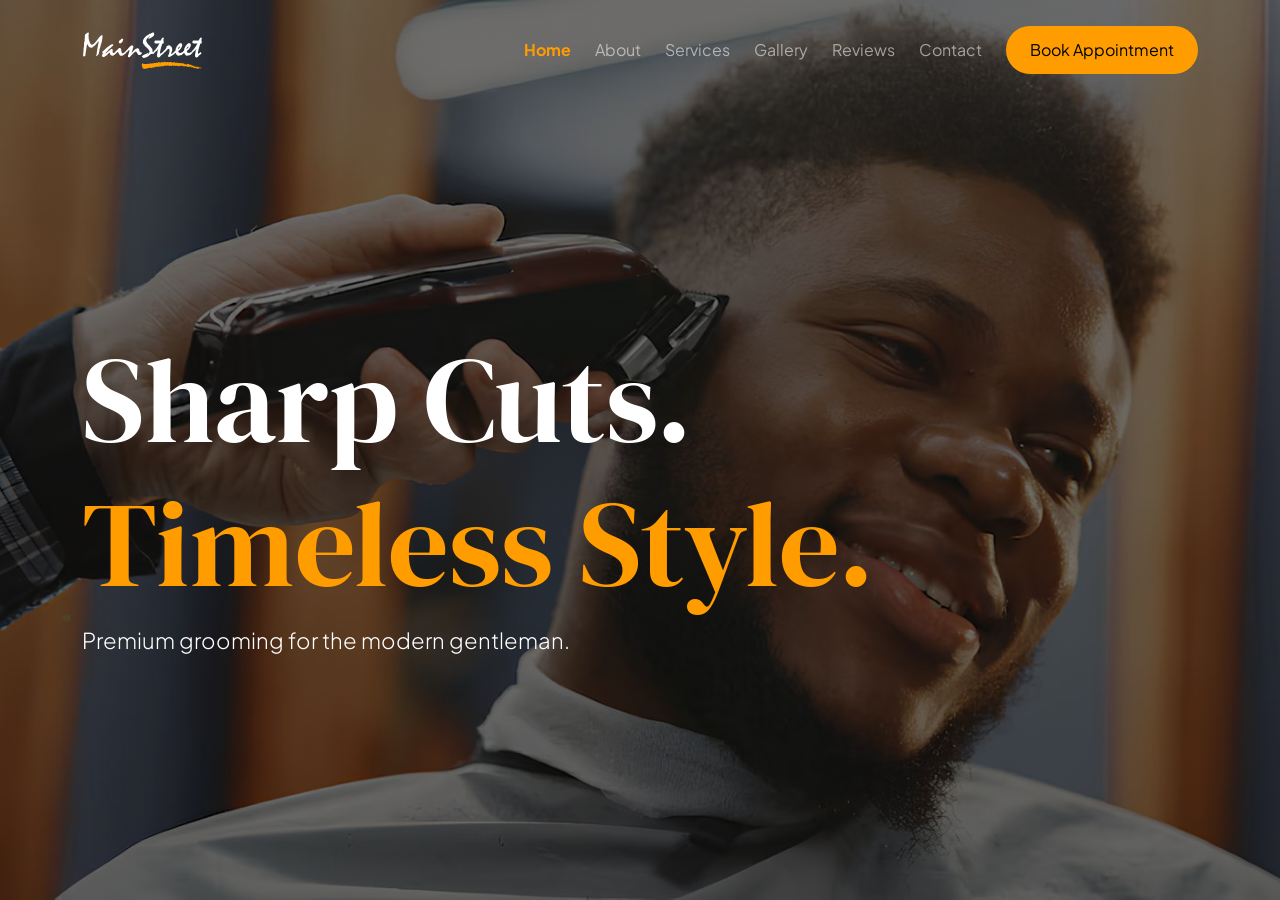
==== index.html @ d71cbfed "navbar" ====
<!DOCTYPE html>
<html lang="en">
<head>
    <meta charset="UTF-8">
    <meta name="viewport" content="width=device-width, initial-scale=1.0">
    <title>MainStreet Barbers | Modern Grooming & Timeless Style</title>
    <!-- Google Fonts -->
    <link rel="preconnect" href="https://fonts.googleapis.com">
    <link rel="preconnect" href="https://fonts.gstatic.com" crossorigin>
    <link href="https://fonts.googleapis.com/css2?family=DM+Sans:wght@400;500;600;700&family=Playfair+Display:wght@500;600;700;800&display=swap" rel="stylesheet">

    <!-- Bootstrap CSS -->
    <link href="https://cdn.jsdelivr.net/npm/bootstrap@5.3.3/dist/css/bootstrap.min.css" rel="stylesheet">
    <link rel="stylesheet" href="https://cdn.jsdelivr.net/npm/bootstrap-icons@1.11.3/font/bootstrap-icons.min.css">

    <!-- Custom CSS -->
    <link rel="stylesheet" href="css/style.css">
</head>
<body>

    <!-- Navbar -->
    <nav class="navbar navbar-expand-lg navbar-dark position-absolute top-0 start-0 w-100 z-3">
        <div class="container">

            <!-- Brand -->
            <a class="navbar-brand fw-bold" href="index.html">
                <img src="img/mainstreet.svg" alt="">
            </a>

            <!-- Mobile Toggler -->
            <button class="navbar-toggler" type="button" data-bs-toggle="collapse" data-bs-target="#mainNavbar" aria-controls="mainNavbar" aria-expanded="false" aria-label="Toggle navigation">
                <span class="navbar-toggler-icon"></span>
            </button>

            <!-- Navigation -->
            <div class="collapse navbar-collapse" id="mainNavbar">

                <ul class="navbar-nav ms-auto align-items-lg-center gap-lg-2">

                    <li class="nav-item">
                        <a class="nav-link active" href="index.html">Home</a>
                    </li>

                    <li class="nav-item">
                        <a class="nav-link" href="about.html">About</a>
                    </li>

                    <li class="nav-item">
                        <a class="nav-link" href="services.html">Services</a>
                    </li>

                    <li class="nav-item">
                        <a class="nav-link" href="gallery.html">Gallery</a>
                    </li>

                    <li class="nav-item">
                        <a class="nav-link" href="reviews.html">Reviews</a>
                    </li>

                    <li class="nav-item">
                        <a class="nav-link" href="contact.html">Contact</a>
                    </li>

                </ul>

                <!-- CTA -->
                <a href="#booking" class="btn btn-light ms-lg-3 px-4">
                    Book Appointment
                </a>

            </div>
        </div>
    </nav>


    <!-- Demo Hero -->
    <div class="hero d-flex align-items-center text-white">
        <div class="container cont-hero">
            <h1 class="display-2 fw-bold">
                Sharp Cuts. <br><span>Timeless Style.</span>
            </h1>

            <p class="lead">
                Premium grooming for the modern gentleman.
            </p>
        </div>
    </div>

    <!-- Bootstrap JavaScript -->
    <script src="https://cdn.jsdelivr.net/npm/bootstrap@5.3.3/dist/js/bootstrap.bundle.min.js"></script>

</body>
</html>
---- css/style.css ----
@import url('https://fonts.googleapis.com/css2?family=DM+Serif+Display:ital@0;1&family=Plus+Jakarta+Sans:ital,wght@0,200..800;1,200..800&display=swap');

:root {
    --head: "DM Serif Display", serif;
    --body: "Plus Jakarta Sans", sans-serif;
    --yellow: #FF9D00;
    --black: #0e0e0e;
    --white: #ffffff;
    --grey: #dbdbdb;
}

.navbar {
    height: 100px;
    display: flex;
    align-content: center;
    justify-content: center;
}

.navbar img {
    width: 120px;
}

.navbar-nav li a {
    font-family: var(--body);
    font-size: 16px;
    cursor: var(--white)!important;
    cursor: pointer!important;
}

.active {
    color: var(--yellow)!important;
    font-weight: 700;
}

.btn {
    font-family: var(--body);
    border: none;
    border-radius: 50px;
    background-color: var(--yellow);
    padding: 12px 32px;
}

.hero {
    background: linear-gradient(rgba(0,0,0,.55), rgba(0,0,0,.55)), url('/img/hero.jpg');
    background-position: center;
    background-size: cover;
    background-repeat: no-repeat;
    padding-top: 100px;
    height: 100vh;
}

.hero h1 {
    font-family: var(--head);
    font-weight: 500!important;
    font-size: 120px!important;
}

.hero h1 span {
    color: var(--yellow)!important;
}

.hero p {
    font-family: var(--body);
    font-size: 22px;
}
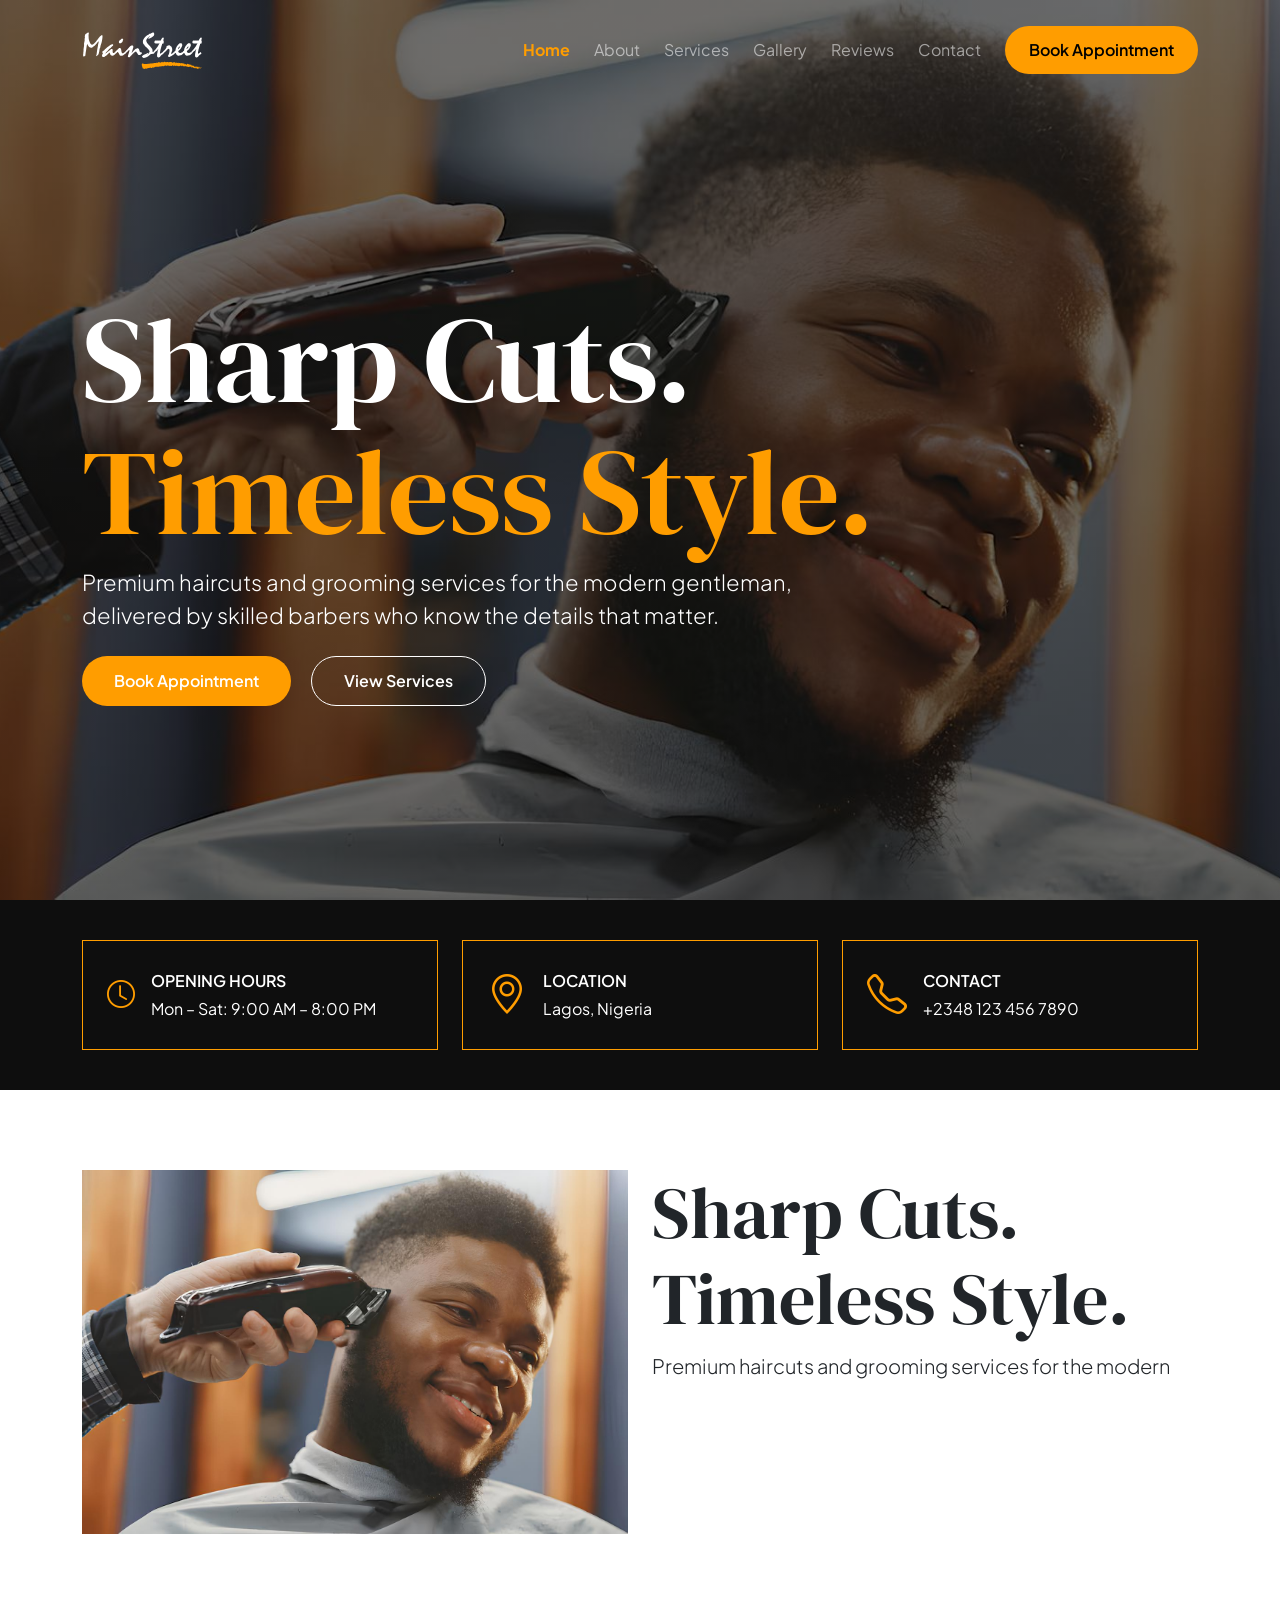
==== commit c9135062: "quick info done" ====
--- a/index.html
+++ b/index.html
@@ -64,7 +64,7 @@
                 </ul>
 
                 <!-- CTA -->
-                <a href="#booking" class="btn btn-light ms-lg-3 px-4">
+                <a href="booking.html" class="btn btn-light ms-lg-3 px-4">
                     Book Appointment
                 </a>
 
@@ -73,18 +73,80 @@
     </nav>
 
 
-    <!-- Demo Hero -->
+    <!--Hero -->
     <div class="hero d-flex align-items-center text-white">
         <div class="container cont-hero">
-            <h1 class="display-2 fw-bold">
+            <h1 class="display-1">
                 Sharp Cuts. <br><span>Timeless Style.</span>
             </h1>
 
             <p class="lead">
-                Premium grooming for the modern gentleman.
+                Premium haircuts and grooming services for the modern gentleman, delivered by skilled barbers who know the details that matter.
             </p>
+            <div class="btn-block">
+                <button type="button" class="btn btn-primary">Book Appointment</button>
+                <button type="button" class="btn btn-outline-primary">View Services</button>
+            </div>
         </div>
     </div>
+
+    <!-- Quick Info -->
+    <div class="quick d-flex align-items-center text-white">
+        <div class="container">
+            <div class="row g-4">
+
+                <div class="col-12 col-md-4">
+                    <div class="quick-item d-flex align-items-center gap-3">
+                        <i class="bi bi-clock fs-3"></i>
+                        <div>
+                            <p class="text-uppercase fw-semibold mb-1">Opening Hours</p>
+                            <p class="mb-0">Mon – Sat: 9:00 AM – 8:00 PM</p>
+                        </div>
+                    </div>
+                </div>
+
+                <div class="col-12 col-md-4">
+                    <div class="quick-item d-flex align-items-center gap-3">
+                        <i class="bi bi-geo-alt"></i>
+                        <div>
+                            <p class="text-uppercase fw-semibold mb-1">Location</p>
+                            <p class="mb-0">Lagos, Nigeria </p>
+                        </div>
+                    </div>
+                </div>
+
+                <div class="col-12 col-md-4">
+                    <div class="quick-item d-flex align-items-center gap-3">
+                        <i class="bi bi-telephone"></i>
+                        <div>
+                            <p class="text-uppercase fw-semibold mb-1">Contact</p>
+                            <p class="mb-0">+2348 123 456 7890</p>
+                        </div>
+                    </div>
+                </div>
+        
+            </div>
+        </div>
+    </div>
+
+
+    <!-- About Us -->
+    <div class="d-flex align-items-center hp-about">
+        <div class="container">
+            <div class="row">
+                <div class="col">
+                    <img src="img/hero.jpg" alt="">
+                </div>
+
+                <div class="col">
+                    <h2 class="display-2">Sharp Cuts. <br><span>Timeless Style.</span></h2>
+                    <p class="lead">Premium haircuts and grooming services for the modern</p>
+                </div>
+            </div>
+        </div>
+    </div>
+
+    
 
     <!-- Bootstrap JavaScript -->
     <script src="https://cdn.jsdelivr.net/npm/bootstrap@5.3.3/dist/js/bootstrap.bundle.min.js"></script>
--- a/css/style.css
+++ b/css/style.css
@@ -7,6 +7,16 @@
     --black: #0e0e0e;
     --white: #ffffff;
     --grey: #dbdbdb;
+}
+
+h1, h2, h3, h4, h5, h6 {
+    font-family: var(--head);
+    font-weight: 500!important;
+    line-height: 110%;
+}
+
+p {
+    font-family: var(--body);
 }
 
 .navbar {
@@ -50,9 +60,8 @@
 }
 
 .hero h1 {
-    font-family: var(--head);
-    font-weight: 500!important;
     font-size: 120px!important;
+    line-height: 110%;
 }
 
 .hero h1 span {
@@ -60,7 +69,56 @@
 }
 
 .hero p {
-    font-family: var(--body);
     font-size: 22px;
+    width: 800px;
 }
 
+.btn-block {
+    display: flex;
+    gap: 20px;
+    padding-top: 8px;
+}
+
+.btn {
+    font-weight: 600;
+}
+
+.btn-primary:hover {
+    background-color: var(--black)!important;
+}
+
+.btn-outline-primary {
+    background: transparent!important;
+    color: var(--white);
+    border: 1px solid var(--white);
+}
+
+.btn-outline-primary:hover {
+    background-color: var(--black)!important;
+    border: 1px solid var(--black);
+}
+
+.quick {
+    background: var(--black);
+    padding: 40px 0;
+}
+
+.quick-item {
+    border: 1px solid var(--yellow);
+    padding: 24px;
+    height: 100%;
+}
+
+.quick-item i {
+    color: var(--yellow);
+    font-size: 40px;
+}
+
+.hp-about {
+    padding: 80px 0;
+}
+.col img {
+    width: 100%;
+}
+
+
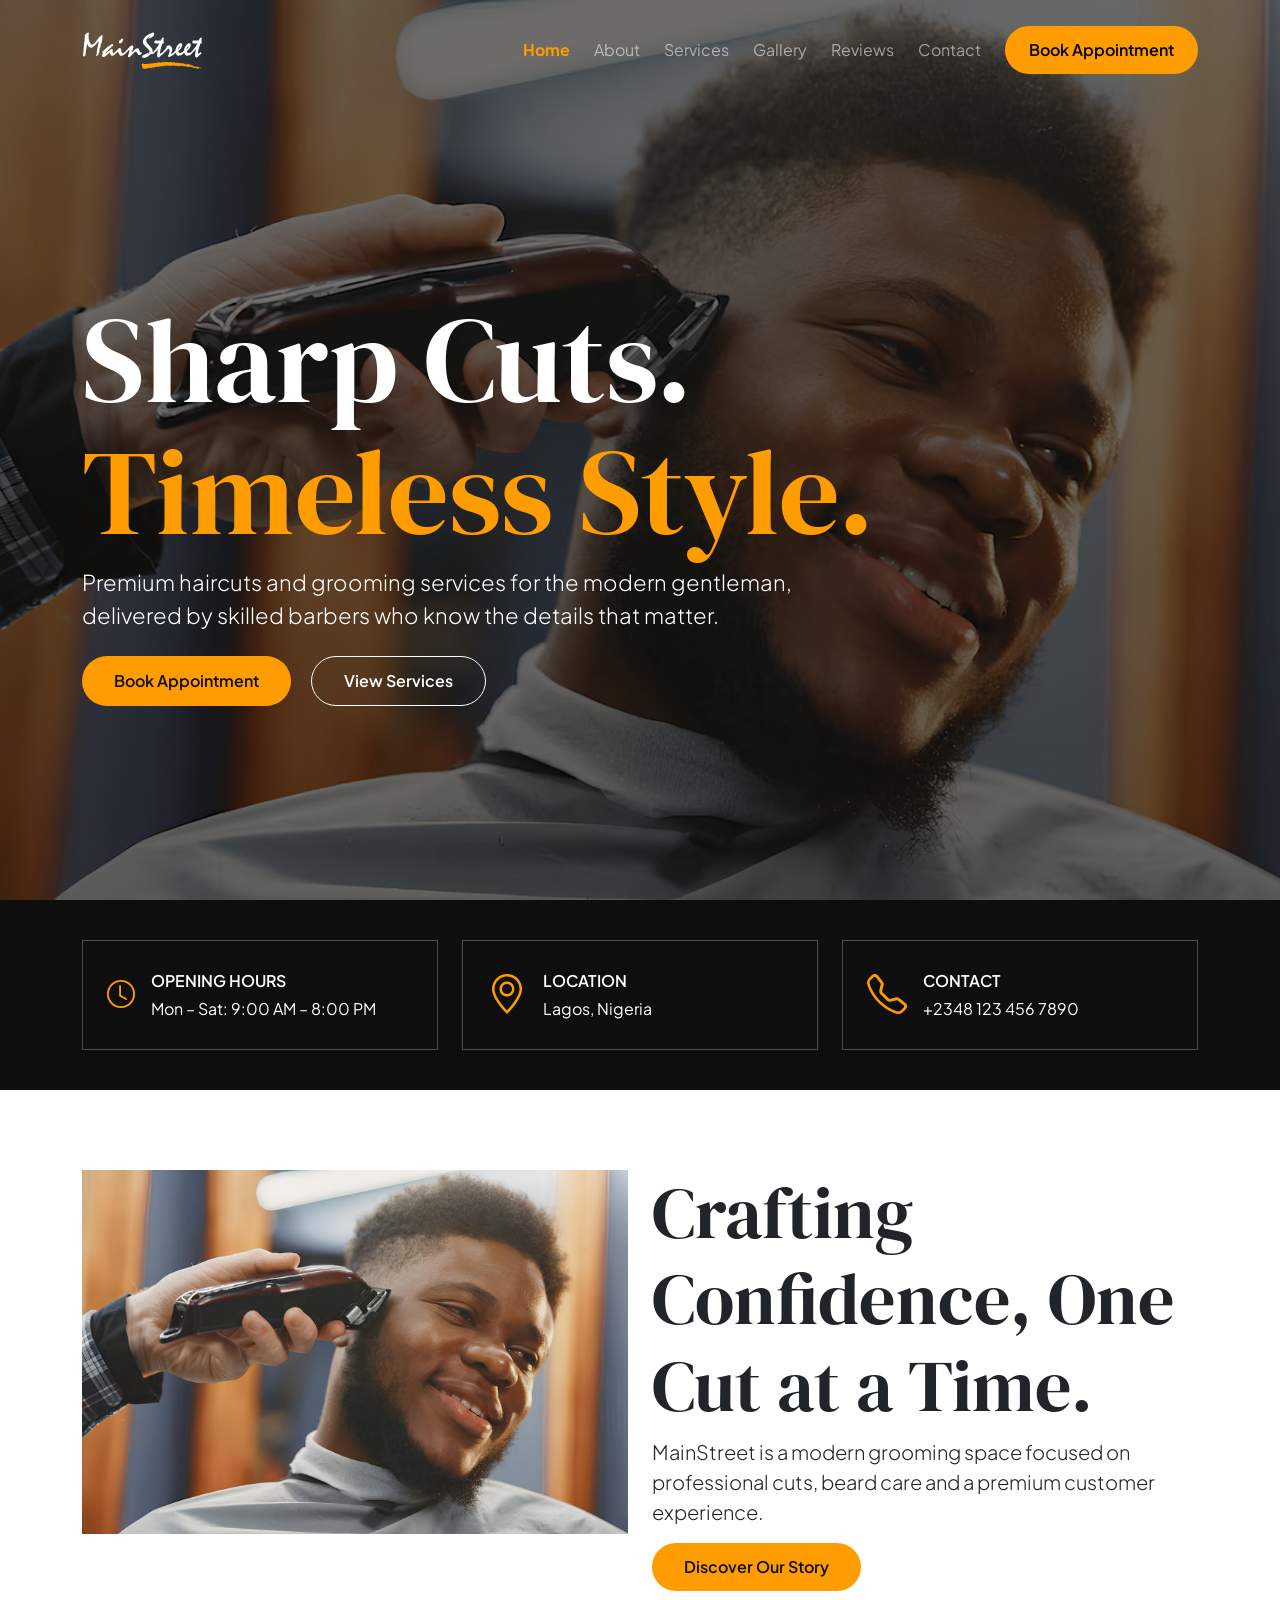
==== commit 91ea846f: "configure services api" ====
--- a/index.html
+++ b/index.html
@@ -139,11 +139,19 @@
                 </div>
 
                 <div class="col">
-                    <h2 class="display-2">Sharp Cuts. <br><span>Timeless Style.</span></h2>
-                    <p class="lead">Premium haircuts and grooming services for the modern</p>
+                    <h2 class="display-2">Crafting Confidence, <span>One Cut at a Time.</span></h2>
+                    <p class="lead">
+                        MainStreet is a modern grooming space focused on professional cuts, beard care and a premium customer experience.
+                    </p>
+                    <button type="button" class="btn btn-primary">Discover Our Story</button>
                 </div>
             </div>
         </div>
+    </div>
+
+
+    <div class="container">
+        <div class="row g-4" id="featured-services"></div>
     </div>
 
     
@@ -151,5 +159,7 @@
     <!-- Bootstrap JavaScript -->
     <script src="https://cdn.jsdelivr.net/npm/bootstrap@5.3.3/dist/js/bootstrap.bundle.min.js"></script>
 
+    <script src="js/services.js"></script>
+
 </body>
 </html>
--- a/css/style.css
+++ b/css/style.css
@@ -7,6 +7,8 @@
     --black: #0e0e0e;
     --white: #ffffff;
     --grey: #dbdbdb;
+    --lightgrey: #dbdbdb;
+    --darkgrey: #4f4f4f;
 }
 
 h1, h2, h3, h4, h5, h6 {
@@ -83,6 +85,11 @@
     font-weight: 600;
 }
 
+.btn-primary {
+    background-color: var(--yellow);
+    color: var(--black);
+}
+
 .btn-primary:hover {
     background-color: var(--black)!important;
 }
@@ -104,7 +111,7 @@
 }
 
 .quick-item {
-    border: 1px solid var(--yellow);
+    border: 1px solid var(--darkgrey);
     padding: 24px;
     height: 100%;
 }
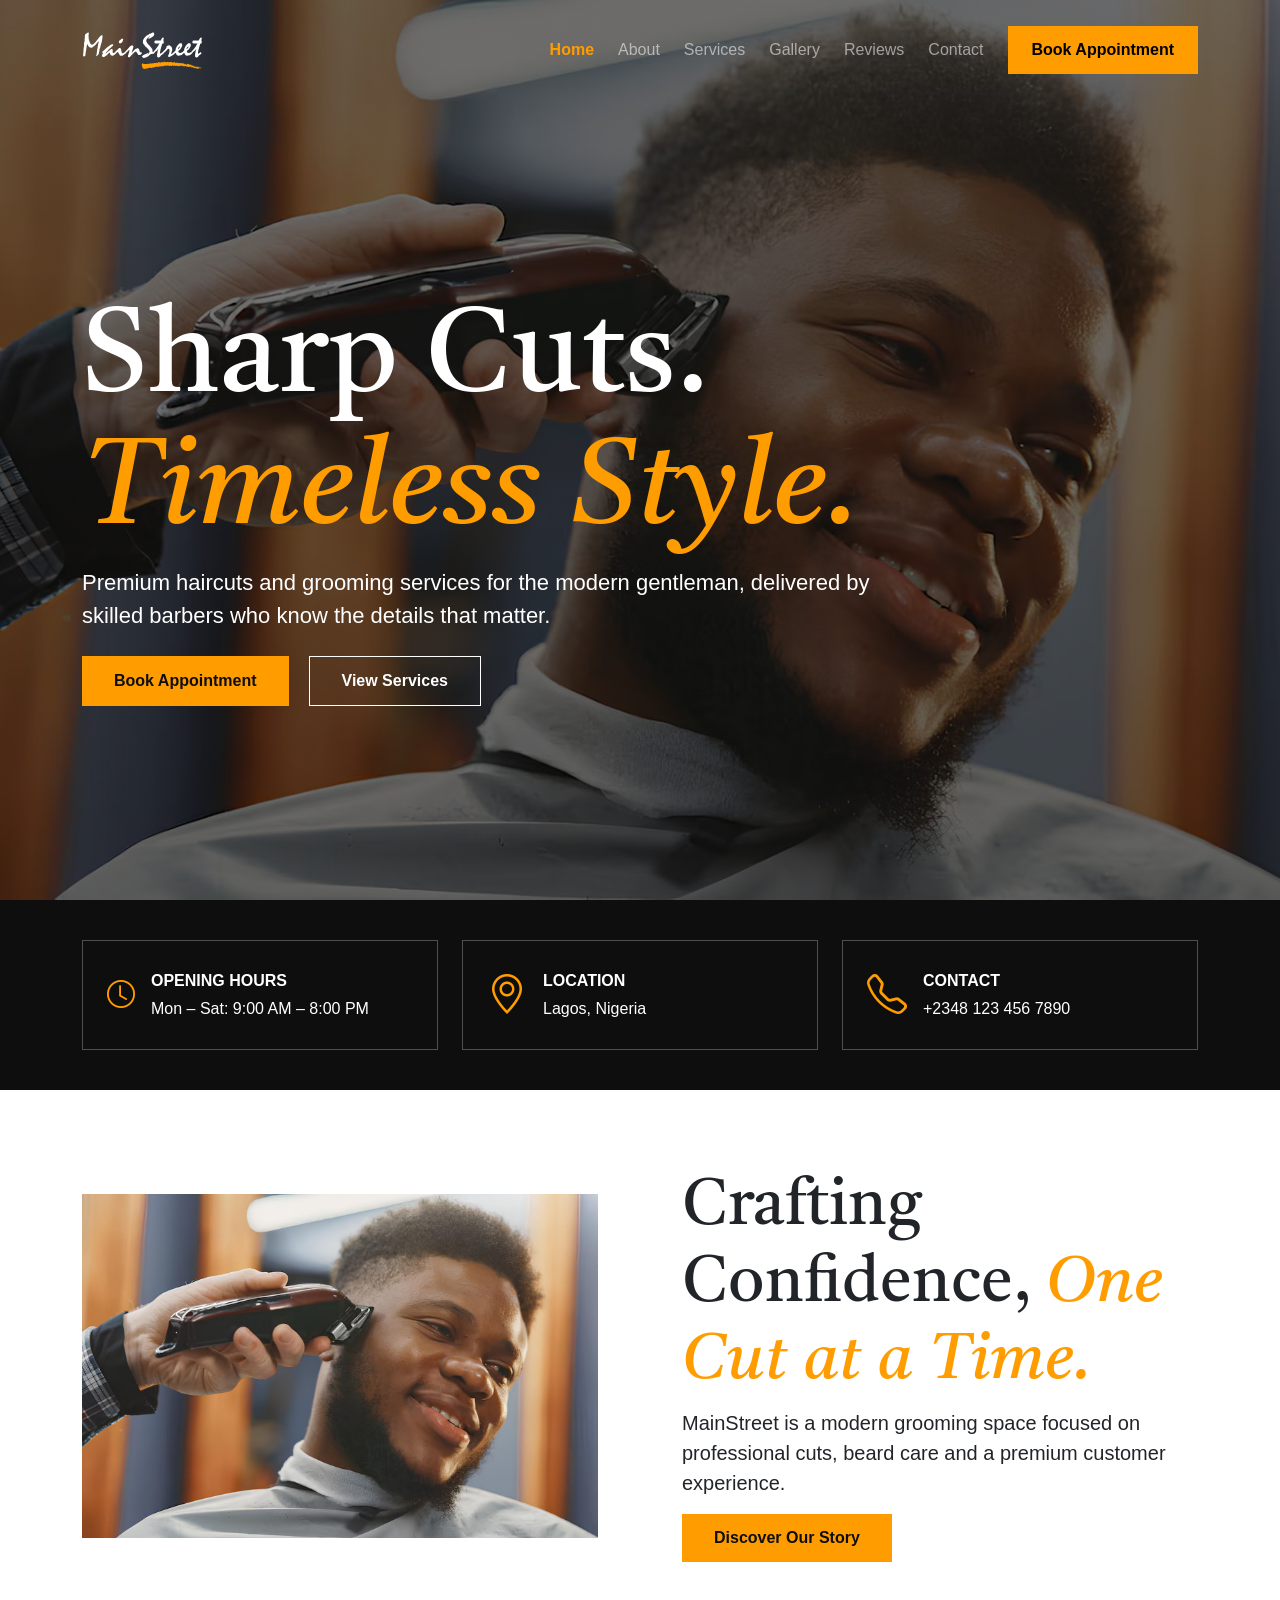
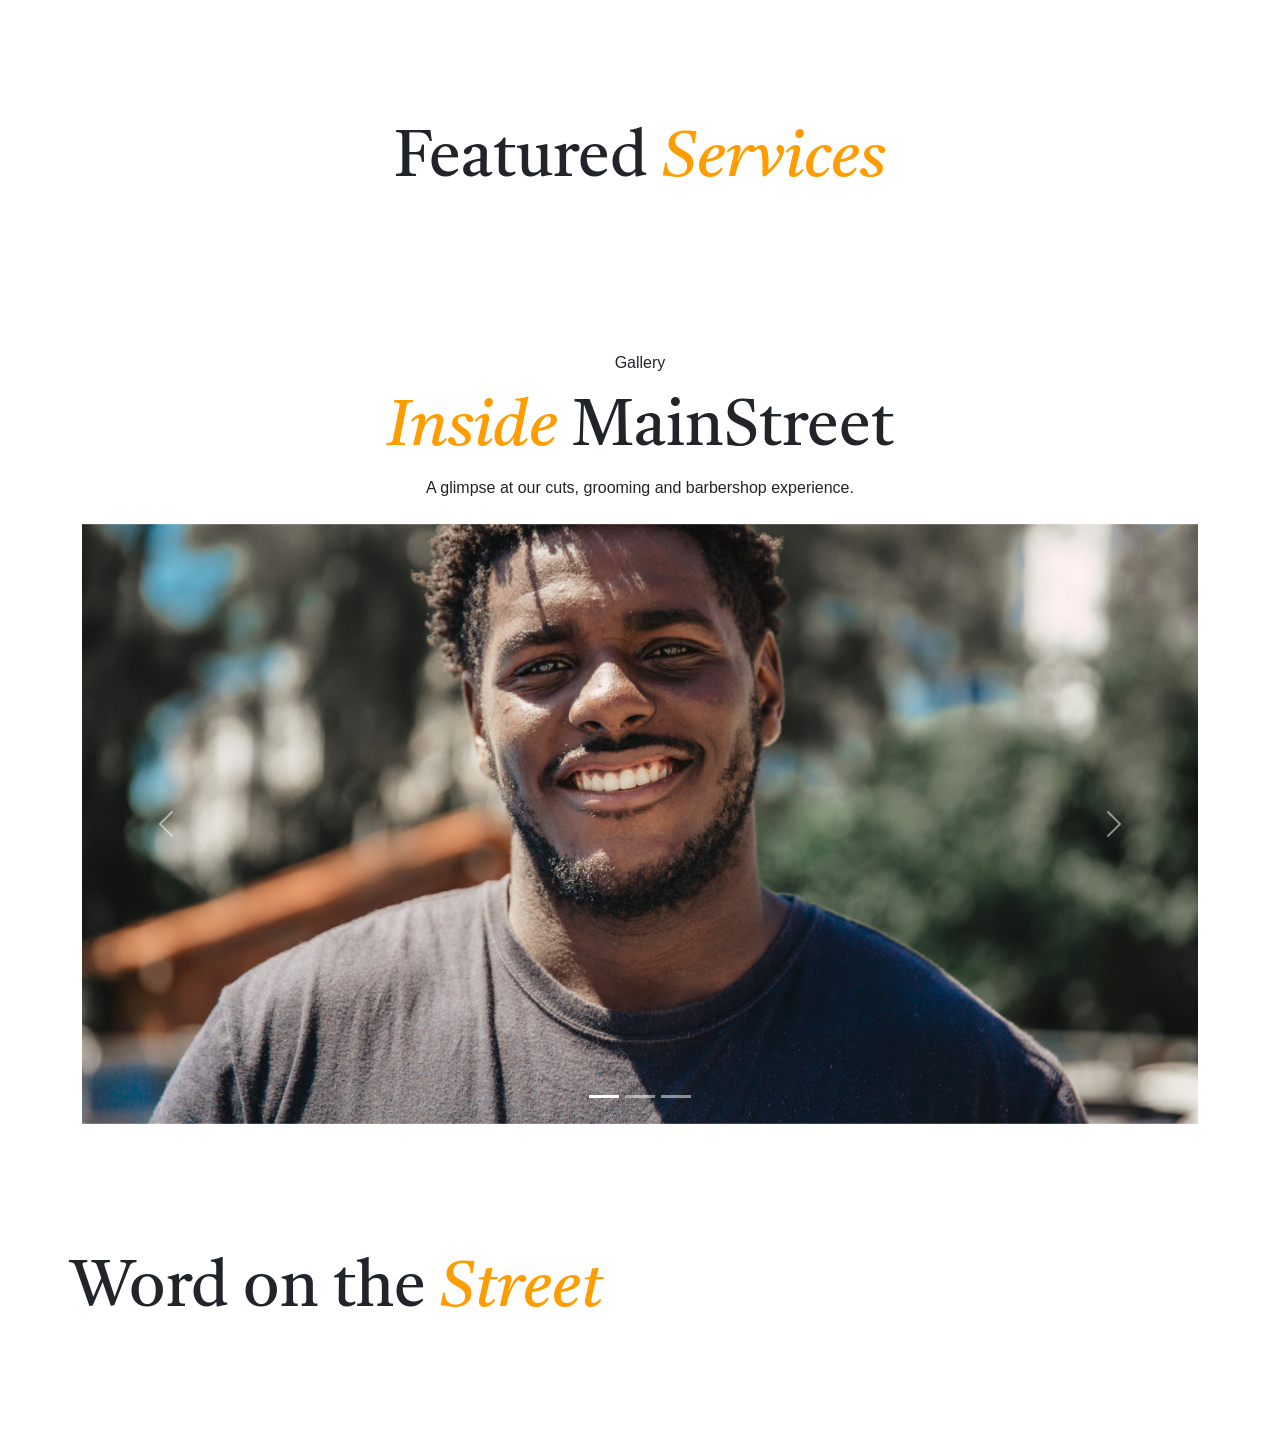
==== commit a39b05af: "services and gallery sections added" ====
--- a/index.html
+++ b/index.html
@@ -131,15 +131,15 @@
 
 
     <!-- About Us -->
-    <div class="d-flex align-items-center hp-about">
+    <div class="d-flex hp-about">
         <div class="container">
-            <div class="row">
+            <div class="row ms-gap align-items-center">
                 <div class="col">
                     <img src="img/hero.jpg" alt="">
                 </div>
 
                 <div class="col">
-                    <h2 class="display-2">Crafting Confidence, <span>One Cut at a Time.</span></h2>
+                    <h2 class="display-3">Crafting Confidence, <span>One Cut at a Time.</span></h2>
                     <p class="lead">
                         MainStreet is a modern grooming space focused on professional cuts, beard care and a premium customer experience.
                     </p>
@@ -150,12 +150,157 @@
     </div>
 
 
-    <div class="container">
+    <!-- Featured Services -->
+    <div class="container ms-pad ms-services">
+        <div>
+            <h2 class="display-3 text-center"> Featured <span>Services</span></h2>
+        </div>
+
         <div class="row g-4" id="featured-services"></div>
     </div>
 
+
+    <!-- Gallery Carousel -->
+
+    <div class="gallery-preview py-5">
+        <div class="container">
+
+            <div class="text-center mb-4">
+            <p class="section-label">Gallery</p>
+            <h2 class="display-3"><span>Inside</span> MainStreet</h2>
+            <p>A glimpse at our cuts, grooming and barbershop experience.</p>
+            </div>
+
+            <div id="galleryCarousel" class="carousel slide" data-bs-ride="carousel" data-bs-pause="hover">
+
+                <div class="carousel-indicators">
+                    <button
+                    type="button"
+                    data-bs-target="#galleryCarousel"
+                    data-bs-slide-to="0"
+                    class="active"
+                    aria-current="true">
+                    </button>
+
+                    <button type="button"  data-bs-target="#galleryCarousel" data-bs-slide-to="1">
+                    </button>
+
+                    <button type="button" data-bs-target="#galleryCarousel" data-bs-slide-to="2">
+                    </button>
+                </div>
+
+                <div class="carousel-inner">
+
+                    <div class="carousel-item active">
+                    <img
+                        src="img/beard trim.jpg"
+                        class="d-block w-100 gallery-slide"
+                        alt="MainStreet haircut">
+                    </div>
+
+                    <div class="carousel-item">
+                    <img
+                        src="img/hair treatment.jpg"
+                        class="d-block w-100 gallery-slide"
+                        alt="MainStreet grooming">
+                    </div>
+
+                    <div class="carousel-item">
+                    <img
+                        src="img/premium cut.jpg"
+                        class="d-block w-100 gallery-slide"
+                        alt="MainStreet barbershop">
+                    </div>
+
+                </div>
+
+                <button
+                    class="carousel-control-prev"
+                    type="button"
+                    data-bs-target="#galleryCarousel"
+                    data-bs-slide="prev"
+                >
+                    <span class="carousel-control-prev-icon"></span>
+                    <span class="visually-hidden">Previous</span>
+                </button>
+
+                <button
+                    class="carousel-control-next"
+                    type="button"
+                    data-bs-target="#galleryCarousel"
+                    data-bs-slide="next"
+                >
+                    <span class="carousel-control-next-icon"></span>
+                    <span class="visually-hidden">Next</span>
+                </button>
+
+            </div>
+
+        </div>
+    </div>
+
+    <!-- Featured Review -->
+    <div class="container ms-pad ms-services">
+        <div>
+            <h2 class="display-3 "> Word on the <span>Street</span></h2>
+        </div>
+
+        <div class="row g-4" id="featured-services"></div>
+    </div>
+
+
+
+
+
+
+
+
+
+
+
+    <!-- Services Modal -->
+
+    <div class="modal fade" id="serviceModal" tabindex="-1" aria-hidden="true">
+        <div class="modal-dialog modal-dialog-centered">
+            <div class="modal-content service-modal">
+
+                <div class="modal-header">
+                    <h2 class="modal-title" id="modalServiceTitle"></h2>
+
+                    <button
+                    type="button"
+                    class="btn-close"
+                    data-bs-dismiss="modal"
+                    aria-label="Close">
+                    </button>
+                </div>
+
+                <div class="modal-body">
+
+                    <img
+                    id="modalServiceImage"
+                    class="img-fluid w-100"
+                    src=""
+                    alt=""
+                    >
+
+                    <p id="modalServiceDescription"></p>
+
+                    <p id="modalServicePrice" class="serv-pricing"></p>
+
+                </div>
+
+                <div class="modal-footer">
+                    <a href="booking.html" class="btn btn-primary w-100">
+                    Book Appointment
+                    </a>
+                </div>
+
+            </div>
+        </div>
+    </div>
     
-
+    
     <!-- Bootstrap JavaScript -->
     <script src="https://cdn.jsdelivr.net/npm/bootstrap@5.3.3/dist/js/bootstrap.bundle.min.js"></script>
 
--- a/css/style.css
+++ b/css/style.css
@@ -1,8 +1,8 @@
-@import url('https://fonts.googleapis.com/css2?family=DM+Serif+Display:ital@0;1&family=Plus+Jakarta+Sans:ital,wght@0,200..800;1,200..800&display=swap');
+@import url('https://fonts.googleapis.com/css2?family=Google+Sans+Flex:opsz,wght@6..144,1..1000&family=Tiro+Bangla:ital@0;1&display=swap');
 
 :root {
-    --head: "DM Serif Display", serif;
-    --body: "Plus Jakarta Sans", sans-serif;
+    --head: "Tiro Bangla", serif;
+    --body: "Google Sans Flex", sans-serif;
     --yellow: #FF9D00;
     --black: #0e0e0e;
     --white: #ffffff;
@@ -15,6 +15,12 @@
     font-family: var(--head);
     font-weight: 500!important;
     line-height: 110%;
+    letter-spacing: -4%;
+}
+
+h2 span {
+    color: var(--yellow)!important;
+    font-style: italic;
 }
 
 p {
@@ -47,7 +53,7 @@
 .btn {
     font-family: var(--body);
     border: none;
-    border-radius: 50px;
+    border-radius: 0;
     background-color: var(--yellow);
     padding: 12px 32px;
 }
@@ -68,6 +74,7 @@
 
 .hero h1 span {
     color: var(--yellow)!important;
+    font-style: italic;
 }
 
 .hero p {
@@ -83,6 +90,7 @@
 
 .btn {
     font-weight: 600;
+    border-radius: 0;
 }
 
 .btn-primary {
@@ -121,11 +129,90 @@
     font-size: 40px;
 }
 
-.hp-about {
+.hp-about, .ms-pad {
     padding: 80px 0;
-}
+    /* align-items: center; */
+}
+
+.ms-gap {
+    gap: 60px;
+}
+
 .col img {
     width: 100%;
 }
 
 
+.ms-services {
+    display: flex;
+    flex-direction: column;
+    gap: 40px
+}
+
+
+#featured-services .card {
+    border-radius: 0!important;
+}
+
+.card img {
+    border-radius: 0!important;
+}
+
+.service-card {
+  cursor: pointer;
+}
+
+.service-modal {
+  border-radius: 0;
+  overflow: hidden;
+}
+
+.modal-body img {
+    padding-bottom: 20px;
+    height: 320px;
+    object-fit: cover;
+}
+
+.serv-pricing {
+    font-size: 32px;
+    font-weight: 700;
+}
+
+#galleryCarousel {
+  border-radius: 0;
+  overflow: hidden;
+}
+
+.gallery-slide {
+  height: 600px;
+  object-fit: cover;
+}
+
+
+
+
+
+
+
+
+
+
+
+
+
+
+
+
+
+
+
+
+
+
+
+
+@media (max-width: 767px) {
+  .gallery-slide {
+    height: 320px;
+  }
+}
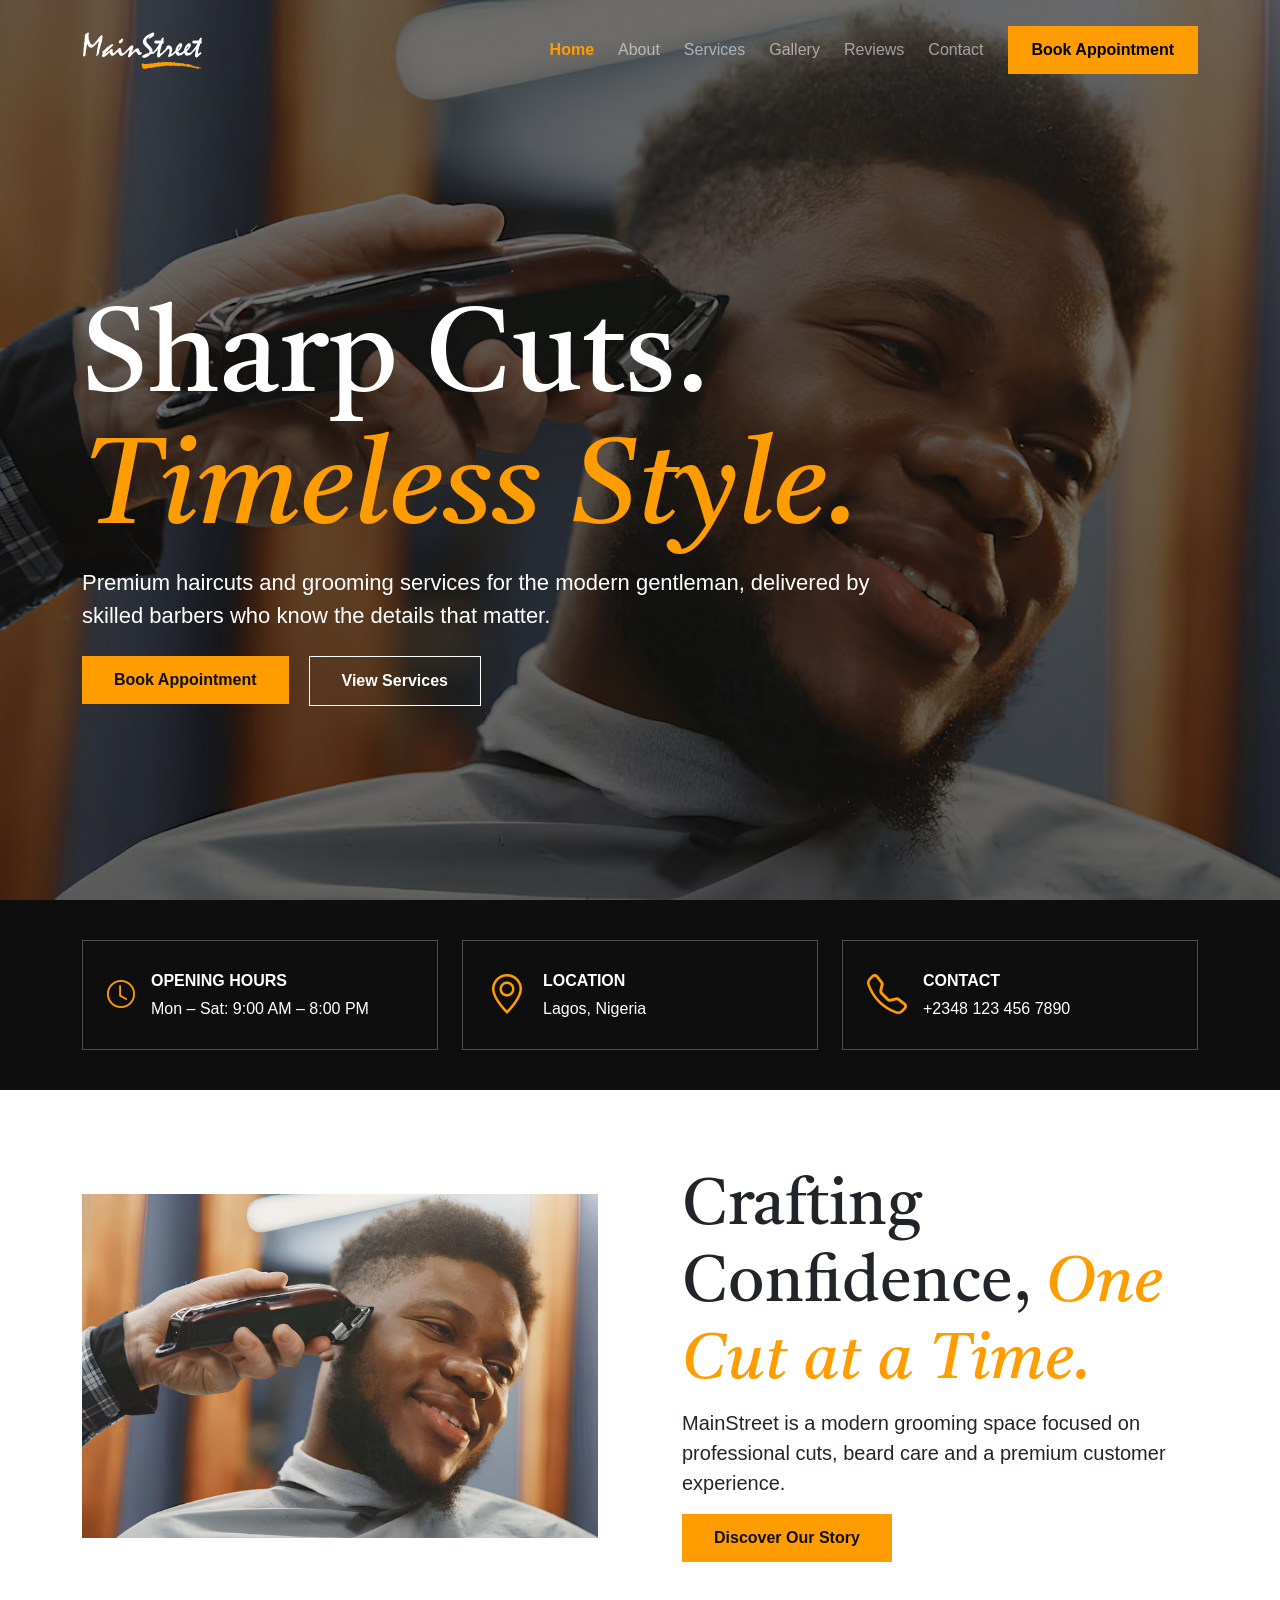
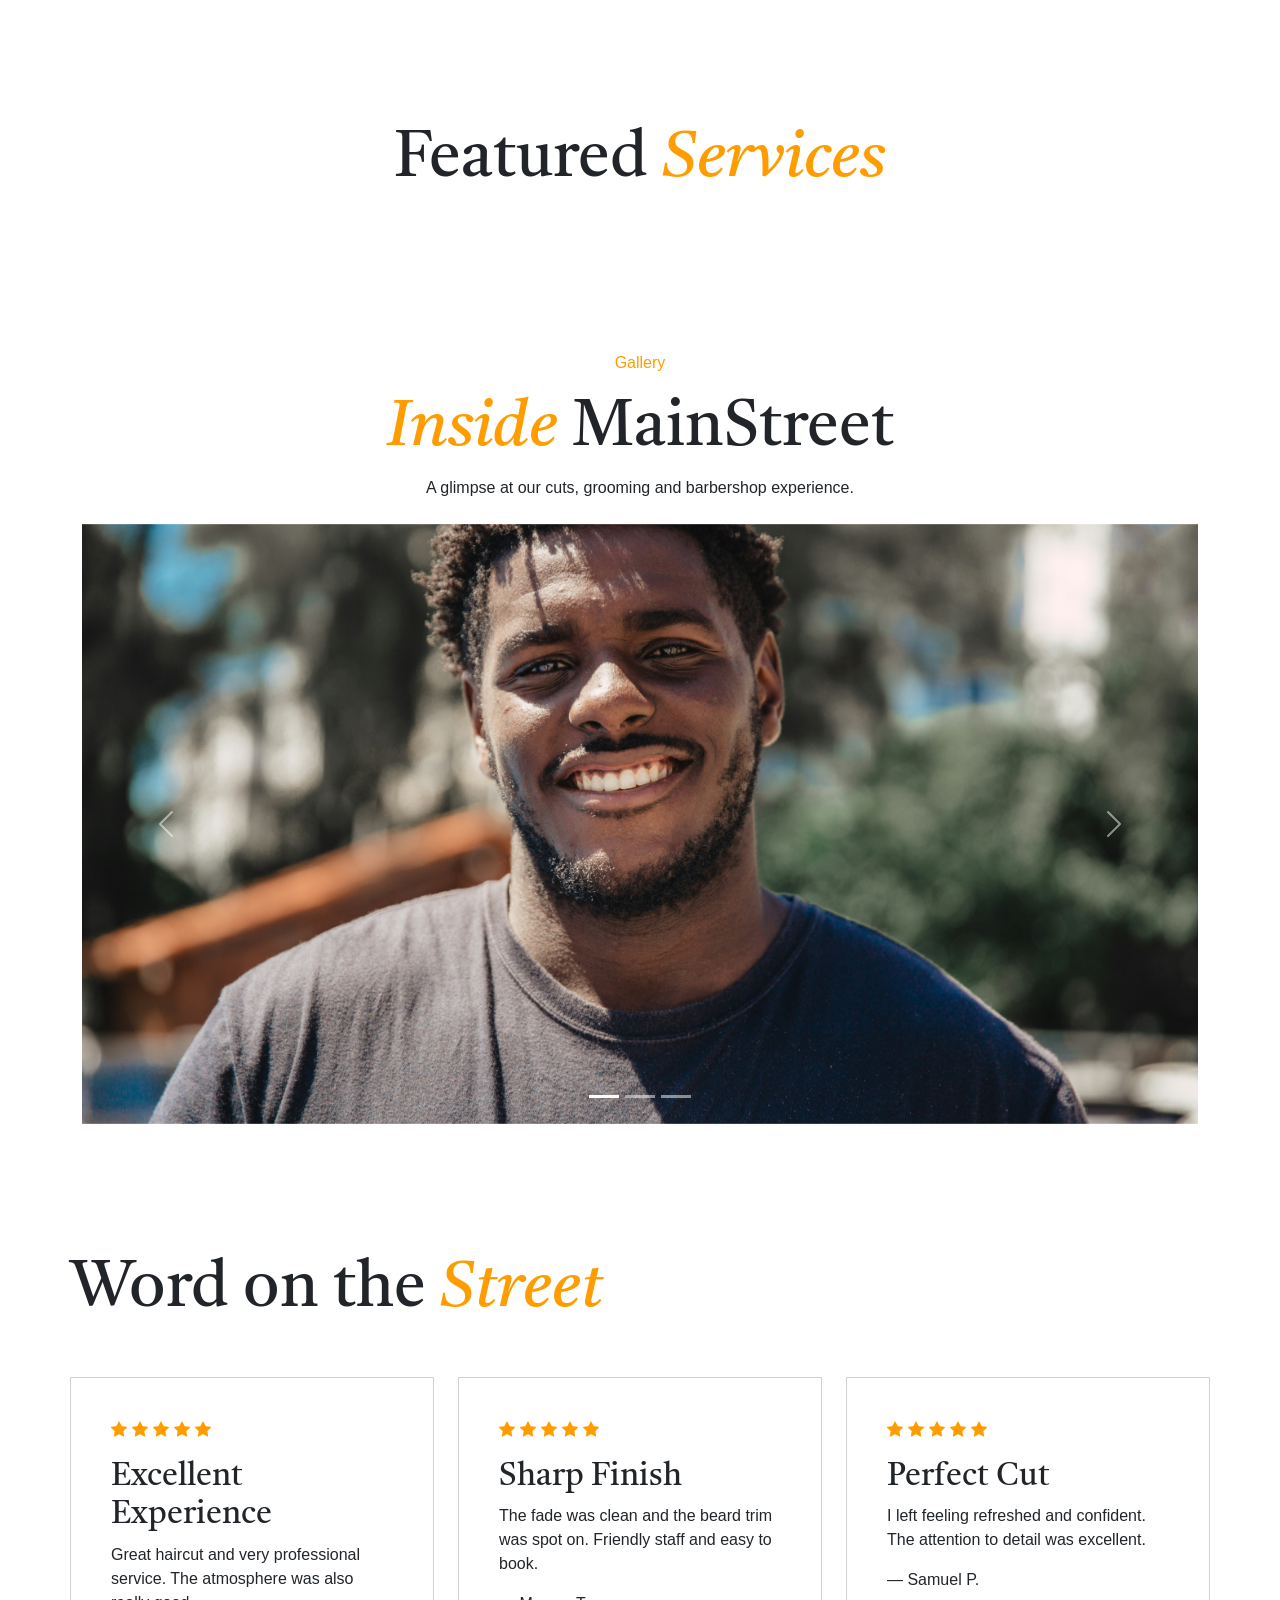
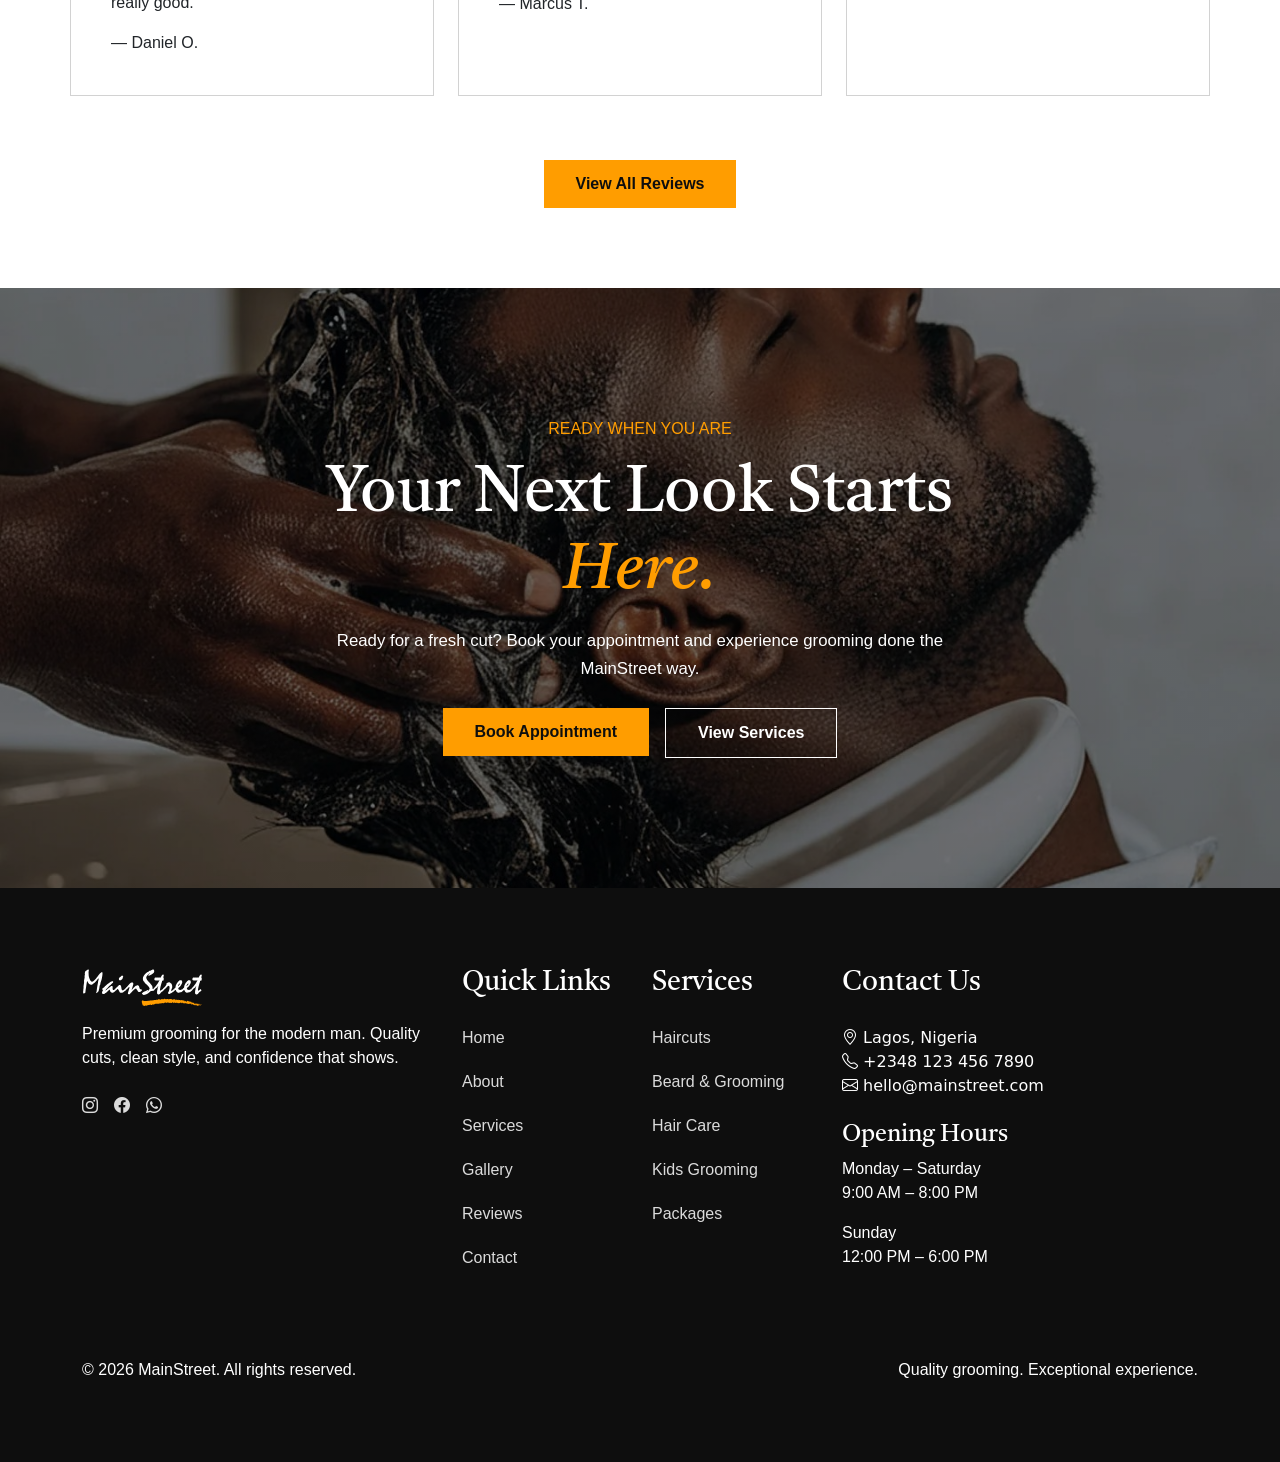
==== commit 0032561d: "index page done" ====
--- a/index.html
+++ b/index.html
@@ -4,6 +4,8 @@
     <meta charset="UTF-8">
     <meta name="viewport" content="width=device-width, initial-scale=1.0">
     <title>MainStreet Barbers | Modern Grooming & Timeless Style</title>
+    <link rel="icon" href="img/msfavicon.svg" type="image/svg+xml">
+
     <!-- Google Fonts -->
     <link rel="preconnect" href="https://fonts.googleapis.com">
     <link rel="preconnect" href="https://fonts.gstatic.com" crossorigin>
@@ -18,59 +20,8 @@
 </head>
 <body>
 
-    <!-- Navbar -->
-    <nav class="navbar navbar-expand-lg navbar-dark position-absolute top-0 start-0 w-100 z-3">
-        <div class="container">
-
-            <!-- Brand -->
-            <a class="navbar-brand fw-bold" href="index.html">
-                <img src="img/mainstreet.svg" alt="">
-            </a>
-
-            <!-- Mobile Toggler -->
-            <button class="navbar-toggler" type="button" data-bs-toggle="collapse" data-bs-target="#mainNavbar" aria-controls="mainNavbar" aria-expanded="false" aria-label="Toggle navigation">
-                <span class="navbar-toggler-icon"></span>
-            </button>
-
-            <!-- Navigation -->
-            <div class="collapse navbar-collapse" id="mainNavbar">
-
-                <ul class="navbar-nav ms-auto align-items-lg-center gap-lg-2">
-
-                    <li class="nav-item">
-                        <a class="nav-link active" href="index.html">Home</a>
-                    </li>
-
-                    <li class="nav-item">
-                        <a class="nav-link" href="about.html">About</a>
-                    </li>
-
-                    <li class="nav-item">
-                        <a class="nav-link" href="services.html">Services</a>
-                    </li>
-
-                    <li class="nav-item">
-                        <a class="nav-link" href="gallery.html">Gallery</a>
-                    </li>
-
-                    <li class="nav-item">
-                        <a class="nav-link" href="reviews.html">Reviews</a>
-                    </li>
-
-                    <li class="nav-item">
-                        <a class="nav-link" href="contact.html">Contact</a>
-                    </li>
-
-                </ul>
-
-                <!-- CTA -->
-                <a href="booking.html" class="btn btn-light ms-lg-3 px-4">
-                    Book Appointment
-                </a>
-
-            </div>
-        </div>
-    </nav>
+    <!-- Header -->
+    <div id="header"></div>
 
 
     <!--Hero -->
@@ -84,8 +35,13 @@
                 Premium haircuts and grooming services for the modern gentleman, delivered by skilled barbers who know the details that matter.
             </p>
             <div class="btn-block">
-                <button type="button" class="btn btn-primary">Book Appointment</button>
-                <button type="button" class="btn btn-outline-primary">View Services</button>
+                <a href="booking.html">
+                    <button type="button" class="btn btn-primary">Book Appointment</button>
+                </a>
+                
+                <a href="services.html">
+                    <button type="button" class="btn btn-outline-primary">View Services</button>
+                </a>
             </div>
         </div>
     </div>
@@ -143,7 +99,9 @@
                     <p class="lead">
                         MainStreet is a modern grooming space focused on professional cuts, beard care and a premium customer experience.
                     </p>
-                    <button type="button" class="btn btn-primary">Discover Our Story</button>
+                    <a href="about.html">
+                        <button type="button" class="btn btn-primary">Discover Our Story</button>
+                    </a>
                 </div>
             </div>
         </div>
@@ -156,7 +114,7 @@
             <h2 class="display-3 text-center"> Featured <span>Services</span></h2>
         </div>
 
-        <div class="row g-4" id="featured-services"></div>
+        <div class="row g-4 service-card" id="featured-services"></div>
     </div>
 
 
@@ -245,16 +203,139 @@
             <h2 class="display-3 "> Word on the <span>Street</span></h2>
         </div>
 
-        <div class="row g-4" id="featured-services"></div>
-    </div>
-
-
-
-
-
-
-
-
+        <div class="row g-4 service-card" id="featured-reviews">
+
+                <!-- Review 1 -->
+                <div class="col-12 col-md-6 col-lg-4">
+                    <div class="card review-card h-100">
+                        <div class="card-body">
+
+                        <div class="review-stars mb-3">
+                            <i class="bi bi-star-fill"></i>
+                            <i class="bi bi-star-fill"></i>
+                            <i class="bi bi-star-fill"></i>
+                            <i class="bi bi-star-fill"></i>
+                            <i class="bi bi-star-fill"></i>
+                        </div>
+
+                        <h3 class="h5">Excellent Experience</h3>
+
+                        <p class="card-text">
+                            Great haircut and very professional service.
+                            The atmosphere was also really good.
+                        </p>
+
+                        <p class="review-author mb-0">
+                            — Daniel O.
+                        </p>
+
+                        </div>
+                    </div>
+                </div>
+
+                <!-- Review 2 -->
+                <div class="col-12 col-md-6 col-lg-4">
+                    <div class="card review-card h-100">
+                        <div class="card-body">
+
+                        <div class="review-stars mb-3">
+                            <i class="bi bi-star-fill"></i>
+                            <i class="bi bi-star-fill"></i>
+                            <i class="bi bi-star-fill"></i>
+                            <i class="bi bi-star-fill"></i>
+                            <i class="bi bi-star-fill"></i>
+                        </div>
+
+                        <h3 class="h5">Sharp Finish</h3>
+
+                        <p class="card-text">
+                            The fade was clean and the beard trim was spot on.
+                            Friendly staff and easy to book.
+                        </p>
+
+                        <p class="review-author mb-0">
+                            — Marcus T.
+                        </p>
+
+                        </div>
+                    </div>
+                </div>
+
+                <!-- Review 3 -->
+                <div class="col-12 col-md-6 col-lg-4">
+                    <div class="card review-card h-100">
+                        <div class="card-body">
+
+                        <div class="review-stars mb-3">
+                            <i class="bi bi-star-fill"></i>
+                            <i class="bi bi-star-fill"></i>
+                            <i class="bi bi-star-fill"></i>
+                            <i class="bi bi-star-fill"></i>
+                            <i class="bi bi-star-fill"></i>
+                        </div>
+
+                        <h3 class="h5">Perfect Cut</h3>
+
+                        <p class="card-text">
+                            I left feeling refreshed and confident.
+                            The attention to detail was excellent.
+                        </p>
+
+                        <p class="review-author mb-0">
+                            — Samuel P.
+                        </p>
+
+                    </div>
+                </div>
+            </div>
+
+        </div>
+
+        <div class="text-center mt-4">
+            <a href="reviews.html">
+                <button type="button" class="btn btn-primary">View All Reviews</button>
+            </a>
+        </div>
+    </div>
+
+
+    <!-- Booking CTA -->
+    <section class="booking-cta py-5">
+    <div class="container">
+        <div class="row justify-content-center text-center">
+            <div class="col-12 col-lg-8">
+
+                <p class="section-label">READY WHEN YOU ARE</p>
+
+                <h2 class="display-3 cta-title">
+                Your Next Look Starts <span>Here.</span>
+                </h2>
+
+                <p class="cta-text">
+                Ready for a fresh cut? Book your appointment and
+                experience grooming done the MainStreet way.
+                </p>
+
+                <div class="d-flex flex-column flex-sm-row justify-content-center gap-3 mt-4">
+                    <a href="booking.html">
+                        <button type="button" class="btn btn-primary">Book Appointment</button>
+                    </a>
+                    
+                    <a href="services.html">
+                        <button type="button" class="btn btn-outline-primary">View Services</button>
+                    </a>
+                </div>
+
+            </div>
+        </div>
+    </div>
+    </section>
+
+
+
+
+    <!-- Footer -->
+    <div id="footer"></div>
 
 
 
@@ -303,7 +384,8 @@
     
     <!-- Bootstrap JavaScript -->
     <script src="https://cdn.jsdelivr.net/npm/bootstrap@5.3.3/dist/js/bootstrap.bundle.min.js"></script>
-
+    <script src="js/header.js"></script>
+    <script src="js/footer.js"></script>
     <script src="js/services.js"></script>
 
 </body>
--- a/css/style.css
+++ b/css/style.css
@@ -1,4 +1,8 @@
 @import url('https://fonts.googleapis.com/css2?family=Google+Sans+Flex:opsz,wght@6..144,1..1000&family=Tiro+Bangla:ital@0;1&display=swap');
+
+
+
+/* Global */
 
 :root {
     --head: "Tiro Bangla", serif;
@@ -45,7 +49,7 @@
     cursor: pointer!important;
 }
 
-.active {
+.nav-link.active {
     color: var(--yellow)!important;
     font-weight: 700;
 }
@@ -57,6 +61,55 @@
     background-color: var(--yellow);
     padding: 12px 32px;
 }
+
+.page-top {
+    background: var(--black);
+    padding-top: 100px;
+    color: var(--white);
+    justify-content: center;
+    align-items: center;
+    height: 400px;
+}
+
+.page-top span {
+    color: var(--yellow)!important;
+    font-style: italic;
+}
+
+footer {
+    background: var(--black);
+    color: var(--white);
+    padding: 40px 0;
+}
+
+footer img {
+    width: 120px;
+}
+
+.text-body-secondary {
+    color: var(--grey)!important;
+}
+
+footer a {
+    color: var(--grey)!important;
+}
+
+.footer-title {
+    padding-bottom: 20px;
+}
+
+.footer-links {
+    display: flex;
+    flex-direction: column;
+    gap: 20px;
+}
+
+.footer-links a {
+    text-decoration: none;
+    font-family: var(--body);
+}
+
+/* Home Page */
 
 .hero {
     background: linear-gradient(rgba(0,0,0,.55), rgba(0,0,0,.55)), url('/img/hero.jpg');
@@ -150,7 +203,7 @@
 }
 
 
-#featured-services .card {
+.service-card .card {
     border-radius: 0!important;
 }
 
@@ -188,6 +241,70 @@
   object-fit: cover;
 }
 
+/* Reviews */
+
+.review-card {
+    padding: 24px;
+}
+
+.review-card:hover {
+    border: 1px solid var(--yellow);
+}
+
+.bi-star-fill {
+    color: var(--yellow);
+}
+
+.review-card h3 {
+    font-size: 32px;
+    font-weight: 700;
+}
+
+
+/* CTA */
+
+.booking-cta {
+    background: linear-gradient(rgba(0,0,0,.55), rgba(0,0,0,.55)), url('/img/hair treatment.jpg');
+    background-position: center;
+    background-size: cover;
+    background-repeat: no-repeat;
+    padding-top: 100px;
+    height: 600px;
+    display: flex;
+    justify-content: center;
+    align-items: center;
+}
+
+.section-label {
+    color: var(--yellow);
+}
+
+.cta-title {
+  font-family: var(--head);
+  color: var(--white);
+  margin-bottom: 1rem;
+}
+
+.cta-text {
+  max-width: 650px;
+  margin: 0 auto;
+  color: var(--white);
+  font-size: 1.05rem;
+  line-height: 1.7;
+}
+
+.btn-main {
+  background: var(--yellow);
+  color: var(--black);
+  border: 1px solid var(--yellow);
+  padding: 12px 28px;
+  font-weight: 600;
+}
+
+.btn-main:hover {
+  background: transparent;
+  color: var(--yellow);
+}
 
 
 
